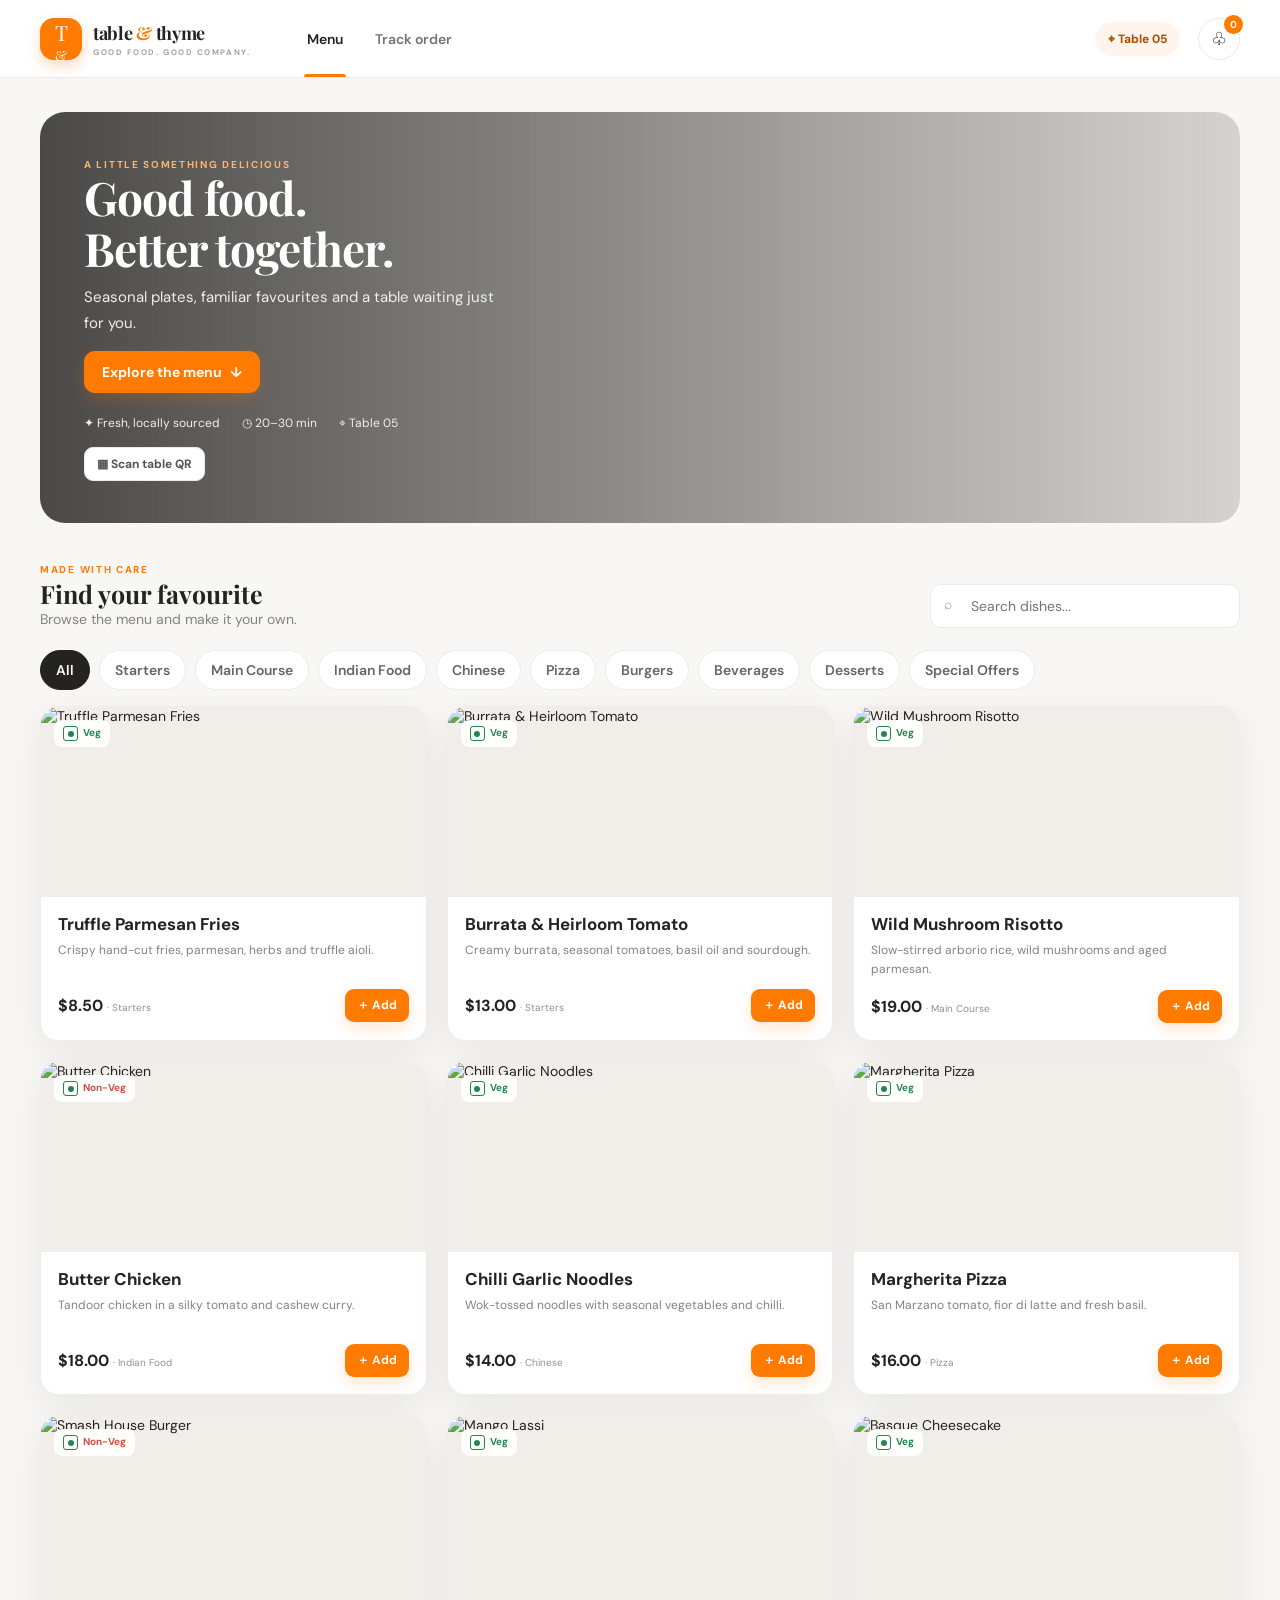
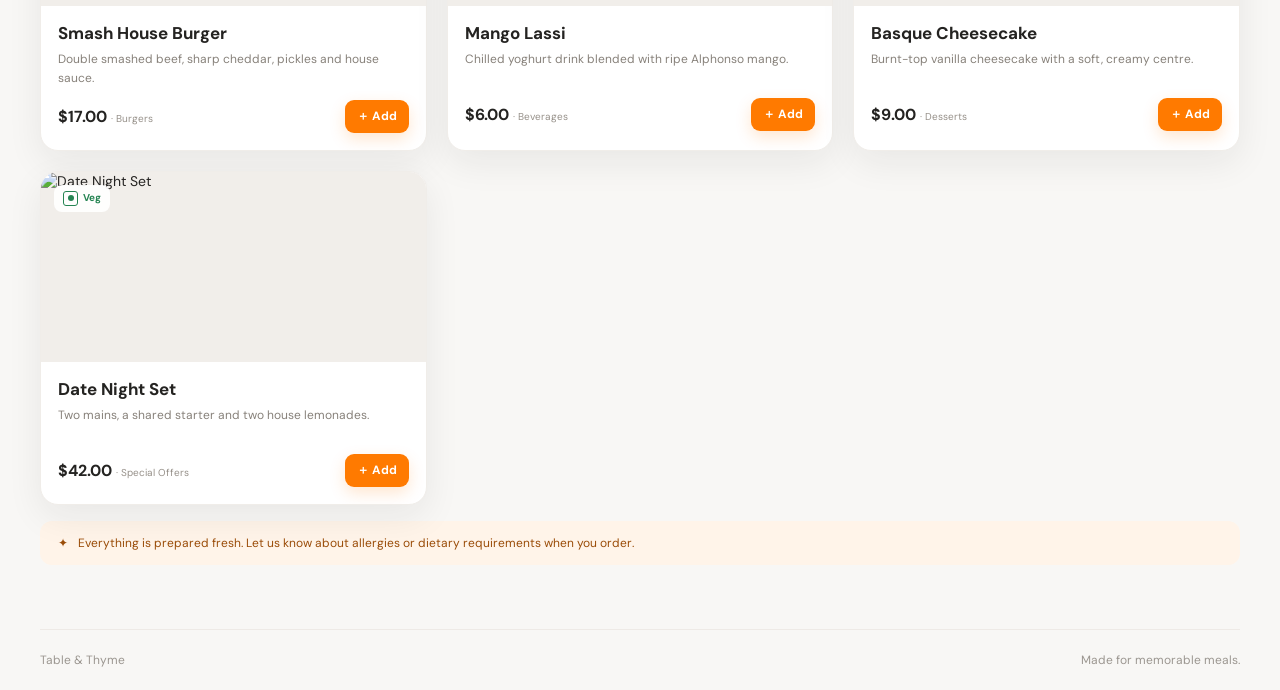
==== index.html @ 49f0fe31 "first commit" ====
<!doctype html>
<html lang="en">
<head>
  <meta charset="utf-8">
  <meta name="viewport" content="width=device-width, initial-scale=1">
  <meta name="theme-color" content="#ff7a00">
  <meta name="description" content="A complete restaurant table, QR ordering and management demo.">
  <title>Table & Thyme — Restaurant Ordering</title>
  <link rel="preconnect" href="https://fonts.googleapis.com">
  <link rel="preconnect" href="https://fonts.gstatic.com" crossorigin>
  <link href="https://fonts.googleapis.com/css2?family=DM+Sans:wght@400;500;600;700&family=Playfair+Display:wght@600;700&display=swap" rel="stylesheet">
  <link rel="stylesheet" href="css/style.css">
</head>
<body>
  <div class="app-shell">
    <header class="topbar">
      <a class="brand" href="#menu" aria-label="Table and Thyme home">
        <span class="brand-mark">T<span>&</span></span>
        <span class="brand-copy"><strong>table <i>&</i> thyme</strong><small>GOOD FOOD. GOOD COMPANY.</small></span>
      </a>
      <nav class="main-nav" aria-label="Main navigation">
        <button class="nav-link active" data-page="menu">Menu</button>
        <button class="nav-link" data-page="tracking">Track order</button>
        <!-- <a class="nav-link admin-nav" href="admin.html">Admin</a> -->
      </nav>
      <div class="topbar-actions">
        <span class="table-chip">⌖ <span id="header-table">Table 05</span></span>
        <button class="icon-button cart-shortcut" data-page="cart" aria-label="Open cart">♧<span id="cart-count" class="count-badge">0</span></button>
      </div>
    </header>
    <main id="app" class="page-container" tabindex="-1"></main>
    <footer class="site-footer"><span>Table & Thyme</span><span>Made for memorable meals.</span></footer>
  </div>
  <div id="modal-root"></div>
  <div id="toast-root" class="toast-root" aria-live="polite"></div>
  <script src="https://cdnjs.cloudflare.com/ajax/libs/qrcodejs/1.0.0/qrcode.min.js"></script>
  <script src="https://unpkg.com/html5-qrcode@2.3.8/html5-qrcode.min.js"></script>
  <script src="js/app.js"></script>
  <script src="js/qr.js"></script>
</body>
</html>
---- css/style.css ----
@import url('https://fonts.googleapis.com/css2?family=DM+Sans:wght@400;500;600;700&family=Playfair+Display:wght@600;700&display=swap');

:root{--orange:#ff7a00;--orange-dark:#e96e00;--ink:#242321;--muted:#85827e;--line:#eeeae6;--paper:#fff;--bg:#f8f7f5;--green:#258452;--red:#d44b42;--shadow:0 12px 36px rgba(35,29,23,.07);--radius:18px}
*{box-sizing:border-box}
html{scroll-behavior:smooth}
body{margin:0;background:var(--bg);color:var(--ink);font-family:"DM Sans",sans-serif;font-size:14px}
button,input,select,textarea{font:inherit}
button{cursor:pointer}
a{color:inherit;text-decoration:none}
.app-shell{min-height:100vh;display:flex;flex-direction:column}
.topbar{height:78px;background:#fff;border-bottom:1px solid var(--line);display:flex;align-items:center;padding:0 max(calc((100vw - 1200px)/2),24px);gap:44px;position:sticky;top:0;z-index:10}
.brand{display:flex;align-items:center;gap:11px;min-width:220px}
.brand-mark{width:42px;height:42px;border-radius:14px;background:var(--orange);color:white;font-family:"Playfair Display",serif;font-size:21px;display:grid;place-items:center;box-shadow:0 6px 14px #ff7a0044}
.brand-mark span{font-size:14px}
.brand-copy{display:grid;gap:2px}.brand-copy strong{font-family:"Playfair Display",serif;font-size:18px;letter-spacing:-.3px}.brand-copy i{font-style:normal;color:var(--orange)}.brand-copy small{font-size:8px;letter-spacing:1.55px;color:#a6a19b;font-weight:700}
.main-nav{display:flex;align-items:center;gap:26px;height:100%}.nav-link{height:100%;border:0;background:none;color:#77736e;font-weight:600;position:relative;padding:0 3px}.nav-link:hover,.nav-link.active{color:var(--ink)}.nav-link.active:after{content:"";position:absolute;bottom:0;left:0;right:0;height:3px;background:var(--orange);border-radius:4px 4px 0 0}
.topbar-actions{margin-left:auto;display:flex;align-items:center;gap:18px}.table-chip{background:#fff5ec;color:#a94e00;padding:9px 13px;border-radius:20px;font-weight:700;font-size:12px}.icon-button{width:42px;height:42px;border-radius:50%;border:1px solid var(--line);background:#fff;font-size:18px;position:relative}.count-badge{position:absolute;right:-4px;top:-4px;min-width:19px;height:19px;padding:0 4px;border-radius:12px;background:var(--orange);color:#fff;font-size:10px;font-weight:700;display:grid;place-items:center}
.page-container{width:min(1200px,calc(100% - 48px));margin:0 auto;flex:1;padding:34px 0 64px}
.site-footer{width:min(1200px,calc(100% - 48px));margin:0 auto;border-top:1px solid var(--line);padding:22px 0;color:#9b9690;font-size:12px;display:flex;justify-content:space-between}
h1,h2,h3,p{margin-top:0}h1,h2,h3{color:var(--ink)}h1{font-family:"Playfair Display",serif;font-size:42px;line-height:1.1;margin-bottom:12px;letter-spacing:-1px}h2{font-family:"Playfair Display",serif;font-size:27px;margin-bottom:8px}h3{font-size:16px;margin-bottom:8px}.eyebrow{text-transform:uppercase;letter-spacing:1.7px;color:var(--orange);font-size:10px;font-weight:700}.muted{color:var(--muted)}.small{font-size:12px}
.btn{border:0;border-radius:11px;padding:12px 18px;font-weight:700;transition:transform .18s,background .18s,box-shadow .18s;display:inline-flex;gap:8px;align-items:center;justify-content:center}.btn:hover{transform:translateY(-1px)}.btn-primary{background:var(--orange);color:#fff;box-shadow:0 6px 16px #ff7a0030}.btn-primary:hover{background:var(--orange-dark)}.btn-light{background:#fff4e9;color:#b45400}.btn-plain{background:#fff;border:1px solid var(--line);color:#555}.btn-danger{background:#fff0ee;color:var(--red)}.btn-sm{padding:8px 12px;font-size:12px;border-radius:9px}.btn-block{width:100%}.text-button{background:none;border:0;color:var(--orange);font-weight:700;padding:5px}
.card{background:#fff;border:1px solid #f0ede9;border-radius:var(--radius);box-shadow:var(--shadow)}.section-heading{display:flex;justify-content:space-between;align-items:end;gap:16px;margin-bottom:20px}.section-heading p{margin-bottom:0;color:var(--muted)}.section-title{font-family:"Playfair Display",serif;font-size:25px;margin:0}
.hero{min-height:300px;border-radius:25px;padding:42px 44px;background:linear-gradient(90deg,rgba(26,24,21,.78),rgba(26,24,21,.16)),url("https://images.unsplash.com/photo-1414235077428-338989a2e8c0?auto=format&fit=crop&w=1800&q=85") center 48%/cover;color:#fff;display:flex;align-items:center;margin-bottom:36px;overflow:hidden}.hero-content{max-width:520px}.hero h1{color:#fff;font-size:46px}.hero p{color:#eee;font-size:15px;line-height:1.7;max-width:420px}.hero .eyebrow{color:#ffb36b}
.hero-meta{display:flex;gap:22px;margin-top:22px;font-size:12px;color:#f5eee7}.hero-meta span{display:flex;align-items:center;gap:7px}
.category-row{display:flex;gap:9px;overflow-x:auto;padding:2px 0 16px;scrollbar-width:none}.category-row::-webkit-scrollbar{display:none}.category-pill{white-space:nowrap;border:1px solid var(--line);background:#fff;border-radius:24px;padding:10px 15px;color:#69645e;font-weight:600}.category-pill.active{background:var(--ink);border-color:var(--ink);color:#fff}
.search-field{position:relative;max-width:310px;width:100%}.search-field input{width:100%;padding:12px 14px 12px 40px;border:1px solid var(--line);border-radius:11px;background:white;outline:none}.search-field input:focus,.field input:focus,.field select:focus,.field textarea:focus{border-color:var(--orange);box-shadow:0 0 0 3px #ff7a0017}.search-icon{position:absolute;left:14px;top:11px;color:#999}
.menu-toolbar{display:flex;align-items:center;gap:14px;justify-content:space-between;margin-bottom:16px}.food-grid{display:grid;grid-template-columns:repeat(3,minmax(0,1fr));gap:20px}.food-card{overflow:hidden;transition:transform .2s,box-shadow .2s}.food-card:hover{transform:translateY(-3px);box-shadow:0 16px 38px #251d1412}.food-image-wrap{height:190px;position:relative;background:#f1eeea}.food-image{width:100%;height:100%;object-fit:cover}.food-tag{position:absolute;left:13px;top:13px;background:#ffffffec;padding:6px 9px;border-radius:8px;font-size:10px;font-weight:700;color:var(--green)}.food-tag.nonveg{color:var(--red)}.unavailable-cover{position:absolute;inset:0;background:#ffffffae;display:grid;place-items:center;color:#6b6259;font-weight:700}.food-info{padding:16px 17px 17px}.food-info h3{margin:0 0 6px;font-size:17px}.food-info p{color:#87817a;font-size:12px;line-height:1.55;min-height:36px;margin-bottom:12px}.food-bottom{display:flex;align-items:center;justify-content:space-between}.price{font-weight:700;font-size:16px}.price small{font-weight:400;color:#969089;font-size:10px}.veg-icon{display:inline-grid;place-items:center;width:15px;height:15px;border:1px solid currentColor;border-radius:3px;color:var(--green);font-size:8px;vertical-align:middle;margin-right:5px}.veg-icon:after{content:"";width:6px;height:6px;border-radius:50%;background:currentColor}
.quantity-control{display:flex;align-items:center;gap:11px}.quantity-control button{border:1px solid #f0e2d5;background:#fff7ef;color:#a64e00;border-radius:8px;width:28px;height:28px;font-size:18px;line-height:1}.quantity-control span{font-size:13px;font-weight:700;min-width:10px;text-align:center}
.notice-strip{margin:16px 0 0;padding:14px 18px;background:#fff4e9;border-radius:12px;color:#9a4c08;display:flex;gap:10px;align-items:center;font-size:12px}
.columns{display:grid;grid-template-columns:minmax(0,1fr) 350px;gap:24px;align-items:start}.panel{padding:24px}.cart-line{display:grid;grid-template-columns:76px 1fr auto;gap:15px;padding:18px 0;border-bottom:1px solid var(--line)}.cart-line:first-child{padding-top:0}.cart-thumb{width:76px;height:76px;border-radius:12px;object-fit:cover}.cart-line h3{margin:3px 0 5px}.cart-line .muted{font-size:11px;line-height:1.5}.cart-line-side{text-align:right;display:flex;flex-direction:column;justify-content:space-between;align-items:end}.cart-total{font-weight:700}.summary-row{display:flex;justify-content:space-between;margin:13px 0;color:#6e6964}.summary-row.total{border-top:1px solid var(--line);padding-top:16px;margin-top:16px;color:var(--ink);font-weight:700;font-size:17px}.summary-row.discount{color:var(--green)}
.empty-state{text-align:center;padding:58px 25px}.empty-icon{font-size:42px;margin-bottom:12px}.empty-state p{color:var(--muted)}
.field{display:grid;gap:7px;margin-bottom:15px}.field label{font-size:12px;font-weight:700;color:#5e5954}.field input,.field select,.field textarea{width:100%;border:1px solid var(--line);background:#fff;border-radius:10px;padding:11px 12px;outline:none;color:var(--ink)}.field textarea{resize:vertical;min-height:78px}.field-grid{display:grid;grid-template-columns:1fr 1fr;gap:14px}.radio-options{display:grid;gap:9px}.radio-card{display:flex;align-items:center;gap:10px;padding:12px;border:1px solid var(--line);border-radius:11px;cursor:pointer}.radio-card:has(input:checked){border-color:var(--orange);background:#fff9f3}.radio-card input{accent-color:var(--orange)}.radio-card span{font-weight:600}.radio-card small{display:block;color:var(--muted);font-weight:400;margin-top:3px}
.admin-layout{display:grid;grid-template-columns:220px minmax(0,1fr);gap:26px}.admin-sidebar{padding:16px 12px;position:sticky;top:98px}.sidebar-label{font-size:9px;letter-spacing:1.5px;color:#a49e97;font-weight:700;padding:12px 12px 8px}.sidebar-link{display:flex;width:100%;align-items:center;gap:11px;border:0;background:transparent;padding:11px 12px;text-align:left;color:#716b65;font-weight:600;border-radius:10px;margin:2px 0}.sidebar-link:hover,.sidebar-link.active{background:#fff2e7;color:#b45400}.sidebar-link .side-icon{font-size:17px;width:21px;text-align:center}.admin-header{display:flex;justify-content:space-between;align-items:center;margin-bottom:22px}.admin-header h1{font-size:32px;margin:0}.admin-header p{margin:6px 0 0;color:var(--muted)}
.admin-login{min-height:62vh;display:grid;place-items:center}.admin-login>.card{width:min(420px,100%);padding:34px}.admin-login-mark{width:46px;height:46px;border-radius:15px;background:var(--orange);color:white;font-family:"Playfair Display",serif;font-size:22px;display:grid;place-items:center;margin-bottom:20px;box-shadow:0 6px 14px #ff7a0044}.admin-login-mark span{font-size:14px}.admin-login h1{font-size:31px;margin:8px 0}.admin-login-error{color:var(--red);font-size:12px;margin:0 0 12px}
.stats-grid{display:grid;grid-template-columns:repeat(3,1fr);gap:14px;margin-bottom:22px}.stat-card{padding:19px}.stat-top{display:flex;justify-content:space-between;color:#87817a;font-size:12px}.stat-icon{width:34px;height:34px;border-radius:11px;background:#fff1e5;color:var(--orange);display:grid;place-items:center;font-size:16px}.stat-value{font-size:27px;font-weight:700;margin:10px 0 3px}.stat-note{font-size:11px;color:#99928b}.admin-content-grid{display:grid;grid-template-columns:1.4fr 1fr;gap:17px}.table-card{padding:20px}.table-card h3{margin-bottom:17px}.table-wrap{overflow-x:auto}table{border-collapse:collapse;width:100%;white-space:nowrap}th{text-align:left;color:#99928b;text-transform:uppercase;font-size:9px;letter-spacing:.8px;padding:11px 10px;border-bottom:1px solid var(--line)}td{padding:13px 10px;border-bottom:1px solid #f3f0ed;font-size:12px}tbody tr:last-child td{border-bottom:0}.status{display:inline-flex;align-items:center;gap:6px;padding:5px 9px;border-radius:20px;background:#f2f0ed;color:#6f6963;font-size:10px;font-weight:700}.status:before{content:"";width:6px;height:6px;border-radius:50%;background:currentColor}.status-available,.status-served,.status-paid{background:#edf8f1;color:#318159}.status-occupied,.status-preparing,.status-accepted{background:#fff3e7;color:#bd650d}.status-reserved,.status-billing-pending{background:#f1edff;color:#7c62bb}.status-pending,.status-placed{background:#fff7dc;color:#aa8613}.status-rejected{background:#fff0ee;color:#d44b42}
.bar-chart{height:170px;display:flex;align-items:end;gap:12px;padding:12px 5px 0;border-bottom:1px solid var(--line)}.bar-column{flex:1;display:flex;flex-direction:column;align-items:center;gap:7px;height:100%;justify-content:end}.bar{width:min(27px,75%);background:linear-gradient(0deg,#ff7a00,#ffb26c);border-radius:6px 6px 0 0;min-height:4px}.bar-label{font-size:9px;color:#aaa}.popular-item{display:flex;align-items:center;gap:11px;padding:11px 0;border-bottom:1px solid #f2efec}.popular-item:last-child{border:0}.popular-item img{width:40px;height:40px;object-fit:cover;border-radius:10px}.popular-item strong{display:block;font-size:12px}.popular-item small{color:#999;font-size:10px}
.toolbar{display:flex;gap:10px;align-items:center;flex-wrap:wrap;margin-bottom:15px}.toolbar .search-field{max-width:260px}.toolbar select{padding:10px 12px;border:1px solid var(--line);border-radius:10px;background:#fff;color:#5e5954}.action-group{display:flex;gap:6px}
.table-grid{display:grid;grid-template-columns:repeat(4,1fr);gap:13px}.table-tile{padding:16px;position:relative}.table-number{font-family:"Playfair Display",serif;font-size:27px;margin:11px 0 7px}.table-tile .status{margin-bottom:13px}.table-tile-actions{display:flex;gap:6px}.table-tile-actions .btn{flex:1}
.admin-switch{display:flex;gap:5px;border-bottom:1px solid var(--line);margin-bottom:17px;overflow:auto}.admin-switch button{white-space:nowrap;padding:11px 13px;border:0;background:none;color:#8a847d;font-weight:600;border-bottom:2px solid transparent}.admin-switch button.active{color:#b45400;border-color:var(--orange)}
.tracking-layout{max-width:820px;margin:0 auto}.order-banner{padding:27px;background:linear-gradient(120deg,#ff7a00,#ff9b3d);border-radius:19px;color:#fff;margin-bottom:22px}.order-banner h2{color:#fff;margin:7px 0}.order-banner .muted{color:#fff9}.tracking-steps{display:grid;grid-template-columns:repeat(5,1fr);margin:38px 0 28px;position:relative}.tracking-steps:before{content:"";height:3px;background:#eee;position:absolute;top:14px;left:9%;right:9%}.step{position:relative;text-align:center;color:#aaa;font-size:10px;font-weight:600}.step-dot{width:30px;height:30px;background:#eee;border-radius:50%;margin:0 auto 10px;display:grid;place-items:center;position:relative;z-index:1}.step.done{color:#2c8556}.step.done .step-dot{background:#e8f6ee;color:#238252}.step.current{color:#b45400}.step.current .step-dot{background:var(--orange);color:#fff;box-shadow:0 0 0 5px #ff7a0020}
.modal-backdrop{position:fixed;inset:0;background:#221d18a8;z-index:30;display:grid;place-items:center;padding:18px;animation:fadein .15s}.modal{width:min(540px,100%);max-height:90vh;overflow:auto;background:#fff;border-radius:20px;padding:24px;box-shadow:0 24px 80px #0003;animation:rise .2s}.modal-header{display:flex;justify-content:space-between;gap:12px;align-items:start;margin-bottom:18px}.modal-header h2{font-size:23px;margin:0 0 4px}.close-button{border:0;background:#f4f1ed;border-radius:50%;height:32px;width:32px;font-size:18px}.option-list{display:grid;gap:9px}.option-row{display:flex;align-items:center;gap:9px}.option-row input{accent-color:var(--orange)}.option-row span:last-child{margin-left:auto;font-size:12px;color:#7d766f}.modal-image{width:100%;height:190px;object-fit:cover;border-radius:13px;margin-bottom:15px}.inline-note{padding:11px;background:#fff6ee;color:#9b4c08;border-radius:10px;font-size:11px;margin:12px 0}
.toast-root{position:fixed;right:22px;bottom:22px;z-index:60;display:grid;gap:8px}.toast{padding:13px 17px;background:#26231f;color:#fff;border-radius:11px;box-shadow:var(--shadow);animation:rise .2s}.toast.error{background:#b83730}
.qr-card{display:flex;gap:18px;align-items:center;padding:18px}.qr-canvas{width:118px;height:118px;background:#fff;border:1px solid var(--line);padding:6px;display:grid;place-items:center}.qr-canvas img,.qr-canvas canvas{max-width:100%;max-height:100%}.qr-fallback{font-size:10px;overflow-wrap:anywhere}
.receipt{max-width:620px;margin:auto;padding:30px}.receipt-head{text-align:center;border-bottom:1px dashed #ddd;padding-bottom:20px}.receipt-line{display:flex;justify-content:space-between;padding:8px 0}.receipt-total{border-top:1px dashed #bbb;margin-top:12px;padding-top:14px;font-weight:700;font-size:17px}
.hidden{display:none!important}.loading{padding:40px;text-align:center;color:var(--muted)}
@keyframes fadein{from{opacity:0}to{opacity:1}}@keyframes rise{from{opacity:0;transform:translateY(8px)}to{opacity:1;transform:translateY(0)}}
@media(max-width:900px){.topbar{gap:20px;padding:0 22px}.brand{min-width:auto}.brand-copy small{display:none}.food-grid{grid-template-columns:repeat(2,minmax(0,1fr))}.admin-layout{grid-template-columns:180px minmax(0,1fr);gap:15px}.table-grid{grid-template-columns:repeat(3,1fr)}.stats-grid{grid-template-columns:repeat(2,1fr)}}
@media(max-width:650px){.topbar{height:65px;padding:0 15px;gap:12px}.brand{gap:8px}.brand-mark{width:36px;height:36px}.brand-copy strong{font-size:15px}.main-nav{gap:13px;margin-left:auto}.nav-link{font-size:11px}.topbar-actions{margin-left:0;gap:8px}.table-chip{padding:8px;font-size:10px}.icon-button{width:36px;height:36px}.page-container{width:calc(100% - 30px);padding:22px 0 42px}.site-footer{width:calc(100% - 30px)}h1{font-size:34px}.hero{padding:28px 23px;min-height:310px}.hero h1{font-size:37px}.hero p{font-size:13px}.hero-meta{gap:12px;font-size:10px}.section-heading{align-items:start;flex-direction:column}.section-heading .search-field{max-width:none}.menu-toolbar{align-items:stretch;flex-direction:column}.menu-toolbar .search-field{max-width:none}.food-grid{gap:12px}.food-image-wrap{height:140px}.food-info{padding:12px}.food-info h3{font-size:14px}.food-info p{font-size:11px;min-height:50px}.food-bottom{align-items:start;gap:6px;flex-direction:column}.food-bottom .btn{width:100%}.columns{grid-template-columns:1fr}.columns>.card:last-child{order:-1}.admin-layout{grid-template-columns:1fr}.admin-sidebar{position:static;display:flex;overflow:auto;padding:8px;gap:3px}.sidebar-label{display:none}.sidebar-link{width:auto;white-space:nowrap;padding:9px;font-size:11px}.sidebar-link .side-icon{display:none}.admin-header{align-items:start}.admin-header h1{font-size:27px}.stats-grid{gap:9px}.stat-card{padding:13px}.stat-value{font-size:22px}.admin-content-grid{grid-template-columns:1fr}.table-grid{grid-template-columns:repeat(2,1fr)}.panel{padding:18px}.field-grid{grid-template-columns:1fr}.tracking-steps{margin:28px -8px}.step{font-size:8px}.step-dot{width:26px;height:26px}.tracking-steps:before{top:12px}.cart-line{grid-template-columns:62px 1fr auto;gap:10px}.cart-thumb{width:62px;height:62px}.modal{padding:19px}.site-footer{font-size:10px}}
@media(max-width:380px){.brand-copy strong{font-size:13px}.main-nav{gap:8px}.nav-link{font-size:10px}.table-chip{display:none}.food-grid{grid-template-columns:1fr 1fr}.food-image-wrap{height:120px}.food-info p{min-height:58px}.table-grid{grid-template-columns:1fr 1fr}}
@media print{.topbar,.site-footer,.admin-sidebar,.no-print,.btn{display:none!important}.page-container{width:100%;padding:0}.card{box-shadow:none}.receipt{max-width:none}}
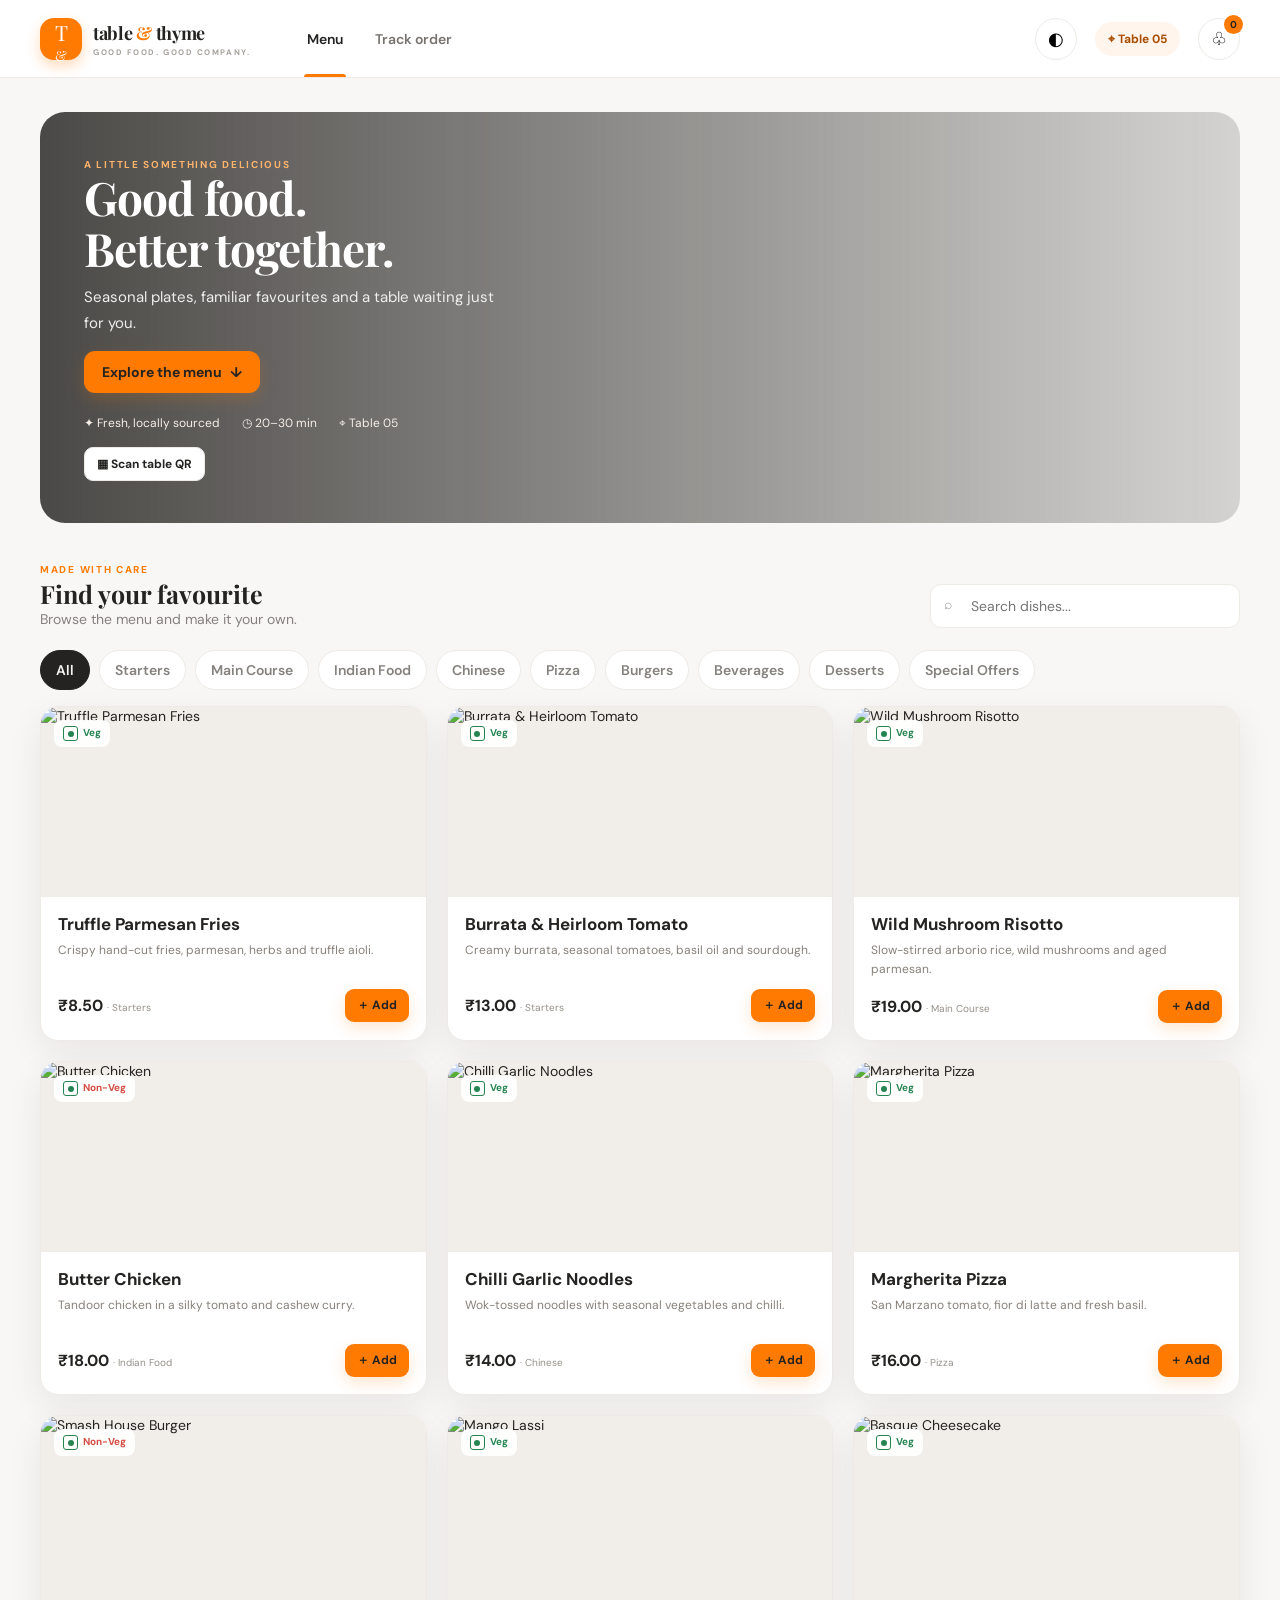
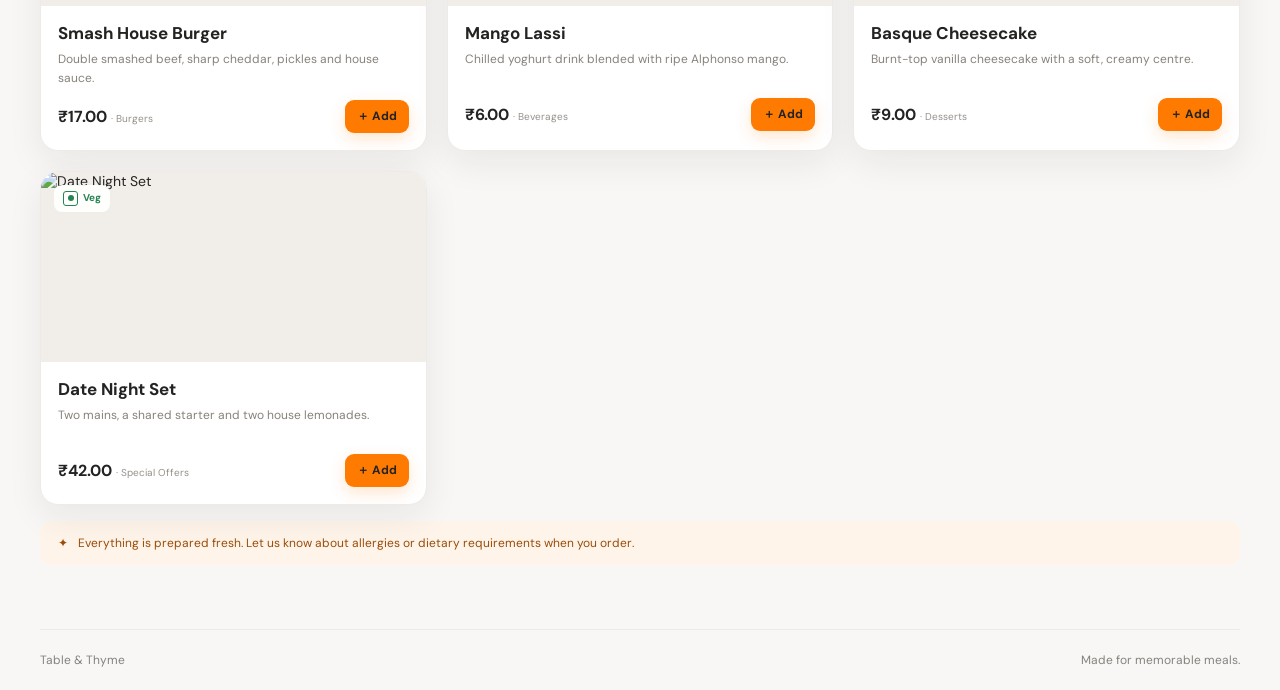
==== commit 65ccbb41: "ColorThemeConfig" ====
--- a/index.html
+++ b/index.html
@@ -24,6 +24,7 @@
         <!-- <a class="nav-link admin-nav" href="admin.html">Admin</a> -->
       </nav>
       <div class="topbar-actions">
+        <button class="icon-button theme-settings-button" data-theme-settings type="button" aria-label="Appearance settings" title="Appearance settings">◐</button>
         <span class="table-chip">⌖ <span id="header-table">Table 05</span></span>
         <button class="icon-button cart-shortcut" data-page="cart" aria-label="Open cart">♧<span id="cart-count" class="count-badge">0</span></button>
       </div>
--- a/css/style.css
+++ b/css/style.css
@@ -1,6 +1,7 @@
 @import url('https://fonts.googleapis.com/css2?family=DM+Sans:wght@400;500;600;700&family=Playfair+Display:wght@600;700&display=swap');
 
-:root{--orange:#ff7a00;--orange-dark:#e96e00;--ink:#242321;--muted:#85827e;--line:#eeeae6;--paper:#fff;--bg:#f8f7f5;--green:#258452;--red:#d44b42;--shadow:0 12px 36px rgba(35,29,23,.07);--radius:18px}
+:root{--orange:#ff7a00;--orange-dark:#e96e00;--accent-contrast:#fff;--ink:#242321;--muted:#85827e;--line:#eeeae6;--paper:#fff;--bg:#f8f7f5;--green:#258452;--red:#d44b42;--shadow:0 12px 36px rgba(35,29,23,.07);--radius:18px}
+:root[data-color-scheme="dark"]{--ink:#f2eee9;--muted:#b0aaa3;--line:#403d39;--paper:#252321;--bg:#181715;--shadow:0 12px 36px rgba(0,0,0,.24)}
 *{box-sizing:border-box}
 html{scroll-behavior:smooth}
 body{margin:0;background:var(--bg);color:var(--ink);font-family:"DM Sans",sans-serif;font-size:14px}
@@ -8,40 +9,48 @@
 button{cursor:pointer}
 a{color:inherit;text-decoration:none}
 .app-shell{min-height:100vh;display:flex;flex-direction:column}
-.topbar{height:78px;background:#fff;border-bottom:1px solid var(--line);display:flex;align-items:center;padding:0 max(calc((100vw - 1200px)/2),24px);gap:44px;position:sticky;top:0;z-index:10}
+.topbar{height:78px;background:var(--paper);border-bottom:1px solid var(--line);display:flex;align-items:center;padding:0 max(calc((100vw - 1200px)/2),24px);gap:44px;position:sticky;top:0;z-index:10}
 .brand{display:flex;align-items:center;gap:11px;min-width:220px}
 .brand-mark{width:42px;height:42px;border-radius:14px;background:var(--orange);color:white;font-family:"Playfair Display",serif;font-size:21px;display:grid;place-items:center;box-shadow:0 6px 14px #ff7a0044}
 .brand-mark span{font-size:14px}
 .brand-copy{display:grid;gap:2px}.brand-copy strong{font-family:"Playfair Display",serif;font-size:18px;letter-spacing:-.3px}.brand-copy i{font-style:normal;color:var(--orange)}.brand-copy small{font-size:8px;letter-spacing:1.55px;color:#a6a19b;font-weight:700}
 .main-nav{display:flex;align-items:center;gap:26px;height:100%}.nav-link{height:100%;border:0;background:none;color:#77736e;font-weight:600;position:relative;padding:0 3px}.nav-link:hover,.nav-link.active{color:var(--ink)}.nav-link.active:after{content:"";position:absolute;bottom:0;left:0;right:0;height:3px;background:var(--orange);border-radius:4px 4px 0 0}
-.topbar-actions{margin-left:auto;display:flex;align-items:center;gap:18px}.table-chip{background:#fff5ec;color:#a94e00;padding:9px 13px;border-radius:20px;font-weight:700;font-size:12px}.icon-button{width:42px;height:42px;border-radius:50%;border:1px solid var(--line);background:#fff;font-size:18px;position:relative}.count-badge{position:absolute;right:-4px;top:-4px;min-width:19px;height:19px;padding:0 4px;border-radius:12px;background:var(--orange);color:#fff;font-size:10px;font-weight:700;display:grid;place-items:center}
+.topbar-actions{margin-left:auto;display:flex;align-items:center;gap:18px}.table-chip{background:#fff5ec;color:#a94e00;padding:9px 13px;border-radius:20px;font-weight:700;font-size:12px}.icon-button{width:42px;height:42px;border-radius:50%;border:1px solid var(--line);background:var(--paper);font-size:18px;position:relative}.count-badge{position:absolute;right:-4px;top:-4px;min-width:19px;height:19px;padding:0 4px;border-radius:12px;background:var(--orange);color:var(--accent-contrast);font-size:10px;font-weight:700;display:grid;place-items:center}
 .page-container{width:min(1200px,calc(100% - 48px));margin:0 auto;flex:1;padding:34px 0 64px}
-.site-footer{width:min(1200px,calc(100% - 48px));margin:0 auto;border-top:1px solid var(--line);padding:22px 0;color:#9b9690;font-size:12px;display:flex;justify-content:space-between}
+.site-footer{width:min(1200px,calc(100% - 48px));margin:0 auto;border-top:1px solid var(--line);padding:22px 0;color:var(--muted);font-size:12px;display:flex;justify-content:space-between}
 h1,h2,h3,p{margin-top:0}h1,h2,h3{color:var(--ink)}h1{font-family:"Playfair Display",serif;font-size:42px;line-height:1.1;margin-bottom:12px;letter-spacing:-1px}h2{font-family:"Playfair Display",serif;font-size:27px;margin-bottom:8px}h3{font-size:16px;margin-bottom:8px}.eyebrow{text-transform:uppercase;letter-spacing:1.7px;color:var(--orange);font-size:10px;font-weight:700}.muted{color:var(--muted)}.small{font-size:12px}
-.btn{border:0;border-radius:11px;padding:12px 18px;font-weight:700;transition:transform .18s,background .18s,box-shadow .18s;display:inline-flex;gap:8px;align-items:center;justify-content:center}.btn:hover{transform:translateY(-1px)}.btn-primary{background:var(--orange);color:#fff;box-shadow:0 6px 16px #ff7a0030}.btn-primary:hover{background:var(--orange-dark)}.btn-light{background:#fff4e9;color:#b45400}.btn-plain{background:#fff;border:1px solid var(--line);color:#555}.btn-danger{background:#fff0ee;color:var(--red)}.btn-sm{padding:8px 12px;font-size:12px;border-radius:9px}.btn-block{width:100%}.text-button{background:none;border:0;color:var(--orange);font-weight:700;padding:5px}
-.card{background:#fff;border:1px solid #f0ede9;border-radius:var(--radius);box-shadow:var(--shadow)}.section-heading{display:flex;justify-content:space-between;align-items:end;gap:16px;margin-bottom:20px}.section-heading p{margin-bottom:0;color:var(--muted)}.section-title{font-family:"Playfair Display",serif;font-size:25px;margin:0}
+.btn{border:0;border-radius:11px;padding:12px 18px;font-weight:700;transition:transform .18s,background .18s,box-shadow .18s;display:inline-flex;gap:8px;align-items:center;justify-content:center}.btn:hover{transform:translateY(-1px)}.btn-primary{background:var(--orange);color:var(--accent-contrast);box-shadow:0 6px 16px #ff7a0030}.btn-primary:hover{background:var(--orange-dark)}.btn-light{background:#fff4e9;color:#b45400}.btn-plain{background:var(--paper);border:1px solid var(--line);color:var(--ink)}.btn-danger{background:#fff0ee;color:var(--red)}.btn-sm{padding:8px 12px;font-size:12px;border-radius:9px}.btn-block{width:100%}.text-button{background:none;border:0;color:var(--orange);font-weight:700;padding:5px}
+.card{background:var(--paper);border:1px solid var(--line);border-radius:var(--radius);box-shadow:var(--shadow)}.section-heading{display:flex;justify-content:space-between;align-items:end;gap:16px;margin-bottom:20px}.section-heading p{margin-bottom:0;color:var(--muted)}.section-title{font-family:"Playfair Display",serif;font-size:25px;margin:0}
 .hero{min-height:300px;border-radius:25px;padding:42px 44px;background:linear-gradient(90deg,rgba(26,24,21,.78),rgba(26,24,21,.16)),url("https://images.unsplash.com/photo-1414235077428-338989a2e8c0?auto=format&fit=crop&w=1800&q=85") center 48%/cover;color:#fff;display:flex;align-items:center;margin-bottom:36px;overflow:hidden}.hero-content{max-width:520px}.hero h1{color:#fff;font-size:46px}.hero p{color:#eee;font-size:15px;line-height:1.7;max-width:420px}.hero .eyebrow{color:#ffb36b}
 .hero-meta{display:flex;gap:22px;margin-top:22px;font-size:12px;color:#f5eee7}.hero-meta span{display:flex;align-items:center;gap:7px}
-.category-row{display:flex;gap:9px;overflow-x:auto;padding:2px 0 16px;scrollbar-width:none}.category-row::-webkit-scrollbar{display:none}.category-pill{white-space:nowrap;border:1px solid var(--line);background:#fff;border-radius:24px;padding:10px 15px;color:#69645e;font-weight:600}.category-pill.active{background:var(--ink);border-color:var(--ink);color:#fff}
-.search-field{position:relative;max-width:310px;width:100%}.search-field input{width:100%;padding:12px 14px 12px 40px;border:1px solid var(--line);border-radius:11px;background:white;outline:none}.search-field input:focus,.field input:focus,.field select:focus,.field textarea:focus{border-color:var(--orange);box-shadow:0 0 0 3px #ff7a0017}.search-icon{position:absolute;left:14px;top:11px;color:#999}
+.category-row{display:flex;gap:9px;overflow-x:auto;padding:2px 0 16px;scrollbar-width:none}.category-row::-webkit-scrollbar{display:none}.category-pill{white-space:nowrap;border:1px solid var(--line);background:var(--paper);border-radius:24px;padding:10px 15px;color:var(--muted);font-weight:600}.category-pill.active{background:var(--ink);border-color:var(--ink);color:var(--bg)}
+.search-field{position:relative;max-width:310px;width:100%}.search-field input{width:100%;padding:12px 14px 12px 40px;border:1px solid var(--line);border-radius:11px;background:var(--paper);color:var(--ink);outline:none}.search-field input:focus,.field input:focus,.field select:focus,.field textarea:focus{border-color:var(--orange);box-shadow:0 0 0 3px #ff7a0017}.search-icon{position:absolute;left:14px;top:11px;color:#999}
 .menu-toolbar{display:flex;align-items:center;gap:14px;justify-content:space-between;margin-bottom:16px}.food-grid{display:grid;grid-template-columns:repeat(3,minmax(0,1fr));gap:20px}.food-card{overflow:hidden;transition:transform .2s,box-shadow .2s}.food-card:hover{transform:translateY(-3px);box-shadow:0 16px 38px #251d1412}.food-image-wrap{height:190px;position:relative;background:#f1eeea}.food-image{width:100%;height:100%;object-fit:cover}.food-tag{position:absolute;left:13px;top:13px;background:#ffffffec;padding:6px 9px;border-radius:8px;font-size:10px;font-weight:700;color:var(--green)}.food-tag.nonveg{color:var(--red)}.unavailable-cover{position:absolute;inset:0;background:#ffffffae;display:grid;place-items:center;color:#6b6259;font-weight:700}.food-info{padding:16px 17px 17px}.food-info h3{margin:0 0 6px;font-size:17px}.food-info p{color:#87817a;font-size:12px;line-height:1.55;min-height:36px;margin-bottom:12px}.food-bottom{display:flex;align-items:center;justify-content:space-between}.price{font-weight:700;font-size:16px}.price small{font-weight:400;color:#969089;font-size:10px}.veg-icon{display:inline-grid;place-items:center;width:15px;height:15px;border:1px solid currentColor;border-radius:3px;color:var(--green);font-size:8px;vertical-align:middle;margin-right:5px}.veg-icon:after{content:"";width:6px;height:6px;border-radius:50%;background:currentColor}
 .quantity-control{display:flex;align-items:center;gap:11px}.quantity-control button{border:1px solid #f0e2d5;background:#fff7ef;color:#a64e00;border-radius:8px;width:28px;height:28px;font-size:18px;line-height:1}.quantity-control span{font-size:13px;font-weight:700;min-width:10px;text-align:center}
 .notice-strip{margin:16px 0 0;padding:14px 18px;background:#fff4e9;border-radius:12px;color:#9a4c08;display:flex;gap:10px;align-items:center;font-size:12px}
 .columns{display:grid;grid-template-columns:minmax(0,1fr) 350px;gap:24px;align-items:start}.panel{padding:24px}.cart-line{display:grid;grid-template-columns:76px 1fr auto;gap:15px;padding:18px 0;border-bottom:1px solid var(--line)}.cart-line:first-child{padding-top:0}.cart-thumb{width:76px;height:76px;border-radius:12px;object-fit:cover}.cart-line h3{margin:3px 0 5px}.cart-line .muted{font-size:11px;line-height:1.5}.cart-line-side{text-align:right;display:flex;flex-direction:column;justify-content:space-between;align-items:end}.cart-total{font-weight:700}.summary-row{display:flex;justify-content:space-between;margin:13px 0;color:#6e6964}.summary-row.total{border-top:1px solid var(--line);padding-top:16px;margin-top:16px;color:var(--ink);font-weight:700;font-size:17px}.summary-row.discount{color:var(--green)}
 .empty-state{text-align:center;padding:58px 25px}.empty-icon{font-size:42px;margin-bottom:12px}.empty-state p{color:var(--muted)}
-.field{display:grid;gap:7px;margin-bottom:15px}.field label{font-size:12px;font-weight:700;color:#5e5954}.field input,.field select,.field textarea{width:100%;border:1px solid var(--line);background:#fff;border-radius:10px;padding:11px 12px;outline:none;color:var(--ink)}.field textarea{resize:vertical;min-height:78px}.field-grid{display:grid;grid-template-columns:1fr 1fr;gap:14px}.radio-options{display:grid;gap:9px}.radio-card{display:flex;align-items:center;gap:10px;padding:12px;border:1px solid var(--line);border-radius:11px;cursor:pointer}.radio-card:has(input:checked){border-color:var(--orange);background:#fff9f3}.radio-card input{accent-color:var(--orange)}.radio-card span{font-weight:600}.radio-card small{display:block;color:var(--muted);font-weight:400;margin-top:3px}
+.field{display:grid;gap:7px;margin-bottom:15px}.field label{font-size:12px;font-weight:700;color:var(--muted)}.field input,.field select,.field textarea{width:100%;border:1px solid var(--line);background:var(--paper);border-radius:10px;padding:11px 12px;outline:none;color:var(--ink)}.field input[type="color"]{height:44px;padding:4px;cursor:pointer}.field textarea{resize:vertical;min-height:78px}.field-grid{display:grid;grid-template-columns:1fr 1fr;gap:14px}.radio-options{display:grid;gap:9px}.radio-card{display:flex;align-items:center;gap:10px;padding:12px;border:1px solid var(--line);border-radius:11px;cursor:pointer}.radio-card:has(input:checked){border-color:var(--orange);background:#fff9f3}.radio-card input{accent-color:var(--orange)}.radio-card span{font-weight:600}.radio-card small{display:block;color:var(--muted);font-weight:400;margin-top:3px}
+.payment-qr{text-align:center;padding:18px 0}.payment-qr .qr-canvas{margin:0 auto 12px}.payment-qr p{margin-bottom:6px}
 .admin-layout{display:grid;grid-template-columns:220px minmax(0,1fr);gap:26px}.admin-sidebar{padding:16px 12px;position:sticky;top:98px}.sidebar-label{font-size:9px;letter-spacing:1.5px;color:#a49e97;font-weight:700;padding:12px 12px 8px}.sidebar-link{display:flex;width:100%;align-items:center;gap:11px;border:0;background:transparent;padding:11px 12px;text-align:left;color:#716b65;font-weight:600;border-radius:10px;margin:2px 0}.sidebar-link:hover,.sidebar-link.active{background:#fff2e7;color:#b45400}.sidebar-link .side-icon{font-size:17px;width:21px;text-align:center}.admin-header{display:flex;justify-content:space-between;align-items:center;margin-bottom:22px}.admin-header h1{font-size:32px;margin:0}.admin-header p{margin:6px 0 0;color:var(--muted)}
 .admin-login{min-height:62vh;display:grid;place-items:center}.admin-login>.card{width:min(420px,100%);padding:34px}.admin-login-mark{width:46px;height:46px;border-radius:15px;background:var(--orange);color:white;font-family:"Playfair Display",serif;font-size:22px;display:grid;place-items:center;margin-bottom:20px;box-shadow:0 6px 14px #ff7a0044}.admin-login-mark span{font-size:14px}.admin-login h1{font-size:31px;margin:8px 0}.admin-login-error{color:var(--red);font-size:12px;margin:0 0 12px}
 .stats-grid{display:grid;grid-template-columns:repeat(3,1fr);gap:14px;margin-bottom:22px}.stat-card{padding:19px}.stat-top{display:flex;justify-content:space-between;color:#87817a;font-size:12px}.stat-icon{width:34px;height:34px;border-radius:11px;background:#fff1e5;color:var(--orange);display:grid;place-items:center;font-size:16px}.stat-value{font-size:27px;font-weight:700;margin:10px 0 3px}.stat-note{font-size:11px;color:#99928b}.admin-content-grid{display:grid;grid-template-columns:1.4fr 1fr;gap:17px}.table-card{padding:20px}.table-card h3{margin-bottom:17px}.table-wrap{overflow-x:auto}table{border-collapse:collapse;width:100%;white-space:nowrap}th{text-align:left;color:#99928b;text-transform:uppercase;font-size:9px;letter-spacing:.8px;padding:11px 10px;border-bottom:1px solid var(--line)}td{padding:13px 10px;border-bottom:1px solid #f3f0ed;font-size:12px}tbody tr:last-child td{border-bottom:0}.status{display:inline-flex;align-items:center;gap:6px;padding:5px 9px;border-radius:20px;background:#f2f0ed;color:#6f6963;font-size:10px;font-weight:700}.status:before{content:"";width:6px;height:6px;border-radius:50%;background:currentColor}.status-available,.status-served,.status-paid{background:#edf8f1;color:#318159}.status-occupied,.status-preparing,.status-accepted{background:#fff3e7;color:#bd650d}.status-reserved,.status-billing-pending{background:#f1edff;color:#7c62bb}.status-pending,.status-placed{background:#fff7dc;color:#aa8613}.status-rejected{background:#fff0ee;color:#d44b42}
 .bar-chart{height:170px;display:flex;align-items:end;gap:12px;padding:12px 5px 0;border-bottom:1px solid var(--line)}.bar-column{flex:1;display:flex;flex-direction:column;align-items:center;gap:7px;height:100%;justify-content:end}.bar{width:min(27px,75%);background:linear-gradient(0deg,#ff7a00,#ffb26c);border-radius:6px 6px 0 0;min-height:4px}.bar-label{font-size:9px;color:#aaa}.popular-item{display:flex;align-items:center;gap:11px;padding:11px 0;border-bottom:1px solid #f2efec}.popular-item:last-child{border:0}.popular-item img{width:40px;height:40px;object-fit:cover;border-radius:10px}.popular-item strong{display:block;font-size:12px}.popular-item small{color:#999;font-size:10px}
-.toolbar{display:flex;gap:10px;align-items:center;flex-wrap:wrap;margin-bottom:15px}.toolbar .search-field{max-width:260px}.toolbar select{padding:10px 12px;border:1px solid var(--line);border-radius:10px;background:#fff;color:#5e5954}.action-group{display:flex;gap:6px}
+.toolbar{display:flex;gap:10px;align-items:center;flex-wrap:wrap;margin-bottom:15px}.toolbar .search-field{max-width:260px}.toolbar select{padding:10px 12px;border:1px solid var(--line);border-radius:10px;background:var(--paper);color:var(--ink)}.action-group{display:flex;gap:6px}
 .table-grid{display:grid;grid-template-columns:repeat(4,1fr);gap:13px}.table-tile{padding:16px;position:relative}.table-number{font-family:"Playfair Display",serif;font-size:27px;margin:11px 0 7px}.table-tile .status{margin-bottom:13px}.table-tile-actions{display:flex;gap:6px}.table-tile-actions .btn{flex:1}
 .admin-switch{display:flex;gap:5px;border-bottom:1px solid var(--line);margin-bottom:17px;overflow:auto}.admin-switch button{white-space:nowrap;padding:11px 13px;border:0;background:none;color:#8a847d;font-weight:600;border-bottom:2px solid transparent}.admin-switch button.active{color:#b45400;border-color:var(--orange)}
 .tracking-layout{max-width:820px;margin:0 auto}.order-banner{padding:27px;background:linear-gradient(120deg,#ff7a00,#ff9b3d);border-radius:19px;color:#fff;margin-bottom:22px}.order-banner h2{color:#fff;margin:7px 0}.order-banner .muted{color:#fff9}.tracking-steps{display:grid;grid-template-columns:repeat(5,1fr);margin:38px 0 28px;position:relative}.tracking-steps:before{content:"";height:3px;background:#eee;position:absolute;top:14px;left:9%;right:9%}.step{position:relative;text-align:center;color:#aaa;font-size:10px;font-weight:600}.step-dot{width:30px;height:30px;background:#eee;border-radius:50%;margin:0 auto 10px;display:grid;place-items:center;position:relative;z-index:1}.step.done{color:#2c8556}.step.done .step-dot{background:#e8f6ee;color:#238252}.step.current{color:#b45400}.step.current .step-dot{background:var(--orange);color:#fff;box-shadow:0 0 0 5px #ff7a0020}
-.modal-backdrop{position:fixed;inset:0;background:#221d18a8;z-index:30;display:grid;place-items:center;padding:18px;animation:fadein .15s}.modal{width:min(540px,100%);max-height:90vh;overflow:auto;background:#fff;border-radius:20px;padding:24px;box-shadow:0 24px 80px #0003;animation:rise .2s}.modal-header{display:flex;justify-content:space-between;gap:12px;align-items:start;margin-bottom:18px}.modal-header h2{font-size:23px;margin:0 0 4px}.close-button{border:0;background:#f4f1ed;border-radius:50%;height:32px;width:32px;font-size:18px}.option-list{display:grid;gap:9px}.option-row{display:flex;align-items:center;gap:9px}.option-row input{accent-color:var(--orange)}.option-row span:last-child{margin-left:auto;font-size:12px;color:#7d766f}.modal-image{width:100%;height:190px;object-fit:cover;border-radius:13px;margin-bottom:15px}.inline-note{padding:11px;background:#fff6ee;color:#9b4c08;border-radius:10px;font-size:11px;margin:12px 0}
+.modal-backdrop{position:fixed;inset:0;background:#221d18a8;z-index:30;display:grid;place-items:center;padding:18px;animation:fadein .15s}.modal{width:min(540px,100%);max-height:90vh;overflow:auto;background:var(--paper);color:var(--ink);border-radius:20px;padding:24px;box-shadow:0 24px 80px #0003;animation:rise .2s}.modal-header{display:flex;justify-content:space-between;gap:12px;align-items:start;margin-bottom:18px}.modal-header h2{font-size:23px;margin:0 0 4px}.close-button{border:0;background:#f4f1ed;border-radius:50%;height:32px;width:32px;font-size:18px}.option-list{display:grid;gap:9px}.option-row{display:flex;align-items:center;gap:9px}.option-row input{accent-color:var(--orange)}.option-row span:last-child{margin-left:auto;font-size:12px;color:var(--muted)}.modal-image{width:100%;height:190px;object-fit:cover;border-radius:13px;margin-bottom:15px}.inline-note{padding:11px;background:#fff6ee;color:#9b4c08;border-radius:10px;font-size:11px;margin:12px 0}
 .toast-root{position:fixed;right:22px;bottom:22px;z-index:60;display:grid;gap:8px}.toast{padding:13px 17px;background:#26231f;color:#fff;border-radius:11px;box-shadow:var(--shadow);animation:rise .2s}.toast.error{background:#b83730}
 .qr-card{display:flex;gap:18px;align-items:center;padding:18px}.qr-canvas{width:118px;height:118px;background:#fff;border:1px solid var(--line);padding:6px;display:grid;place-items:center}.qr-canvas img,.qr-canvas canvas{max-width:100%;max-height:100%}.qr-fallback{font-size:10px;overflow-wrap:anywhere}
 .receipt{max-width:620px;margin:auto;padding:30px}.receipt-head{text-align:center;border-bottom:1px dashed #ddd;padding-bottom:20px}.receipt-line{display:flex;justify-content:space-between;padding:8px 0}.receipt-total{border-top:1px dashed #bbb;margin-top:12px;padding-top:14px;font-weight:700;font-size:17px}
+:root[data-color-scheme="dark"] .table-chip{background:#302923;color:#ffd2a8}
+:root[data-color-scheme="dark"] .notice-strip{background:#30261d;color:#ffd2a8}
+:root[data-color-scheme="dark"] .radio-card:has(input:checked){background:#302923}
+:root[data-color-scheme="dark"] .btn-light{background:#3a3027;color:#ffd2a8}
+:root[data-color-scheme="dark"] .close-button{background:#393633;color:var(--ink)}
+:root[data-color-scheme="dark"] .field input::placeholder,:root[data-color-scheme="dark"] .search-field input::placeholder{color:#8e8881}
+:root[data-color-scheme="dark"] .cart-line,:root[data-color-scheme="dark"] td{border-color:var(--line)}
 .hidden{display:none!important}.loading{padding:40px;text-align:center;color:var(--muted)}
 @keyframes fadein{from{opacity:0}to{opacity:1}}@keyframes rise{from{opacity:0;transform:translateY(8px)}to{opacity:1;transform:translateY(0)}}
 @media(max-width:900px){.topbar{gap:20px;padding:0 22px}.brand{min-width:auto}.brand-copy small{display:none}.food-grid{grid-template-columns:repeat(2,minmax(0,1fr))}.admin-layout{grid-template-columns:180px minmax(0,1fr);gap:15px}.table-grid{grid-template-columns:repeat(3,1fr)}.stats-grid{grid-template-columns:repeat(2,1fr)}}
